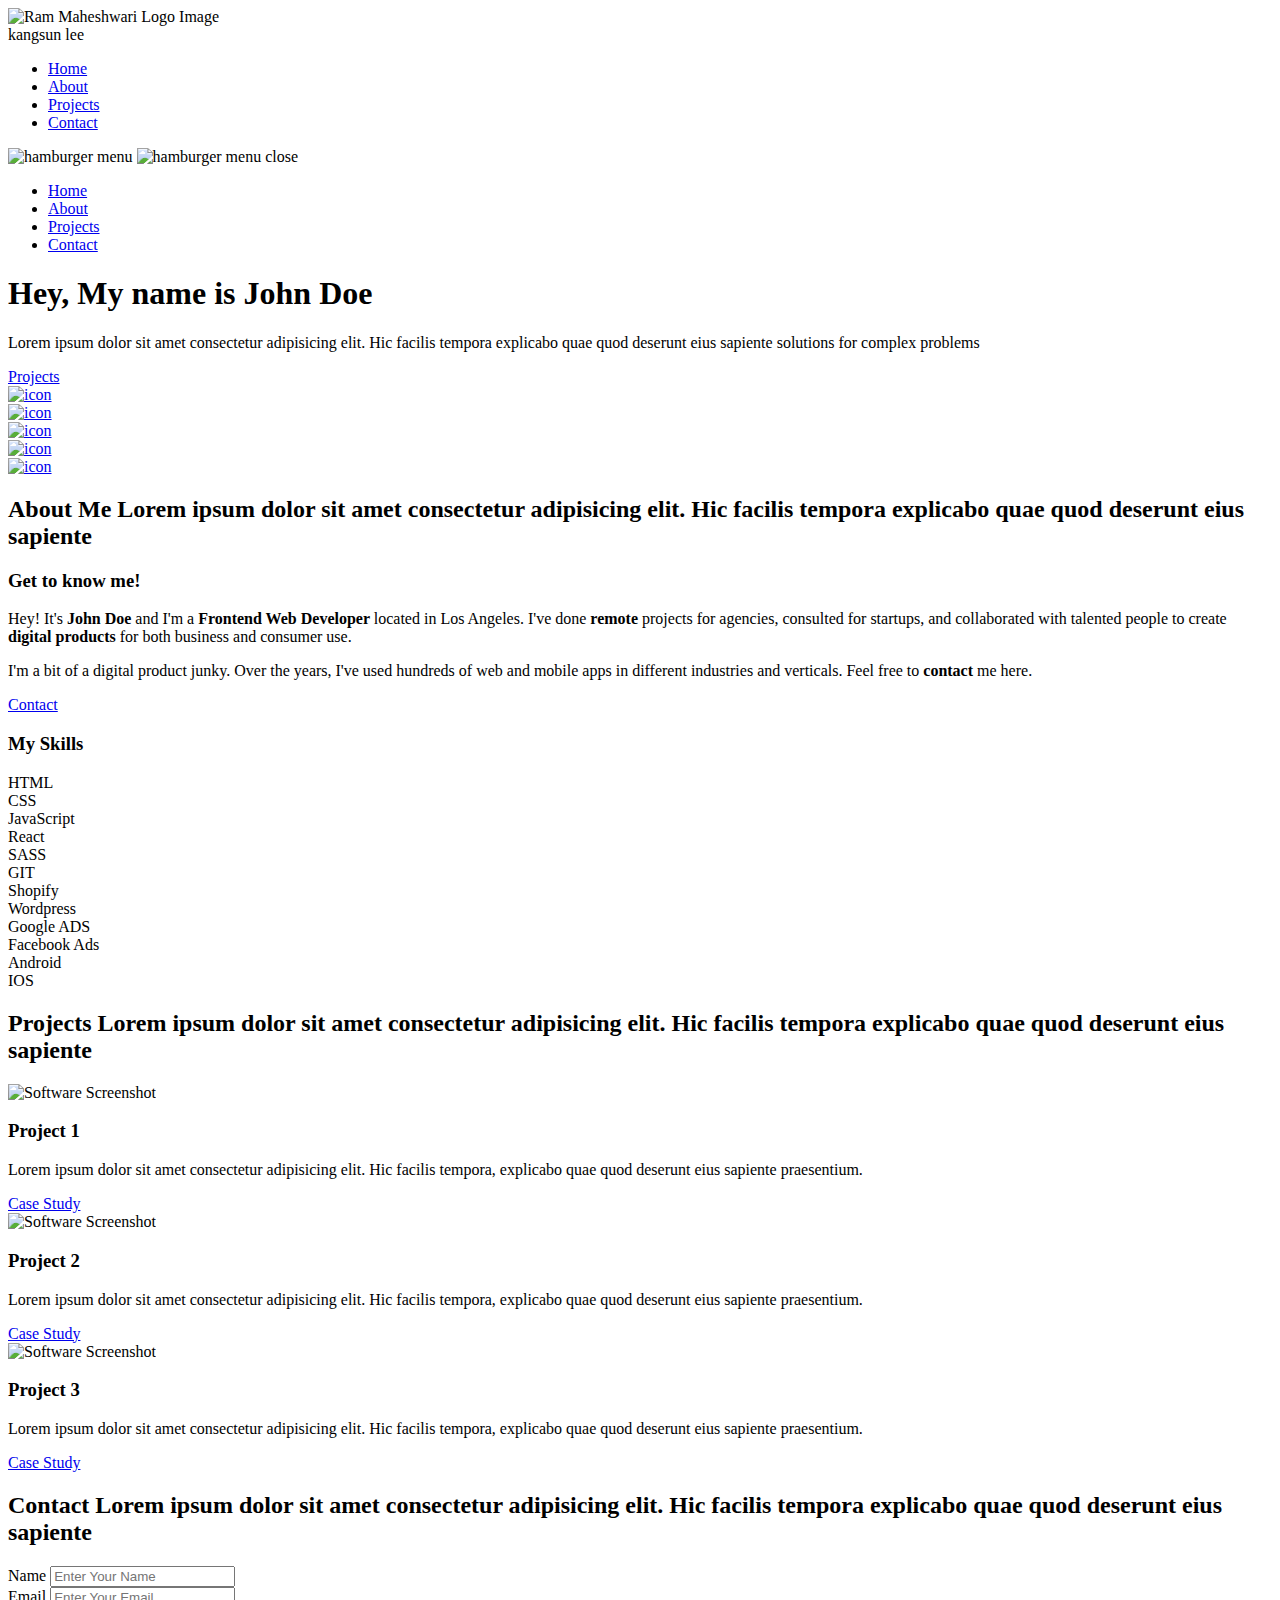
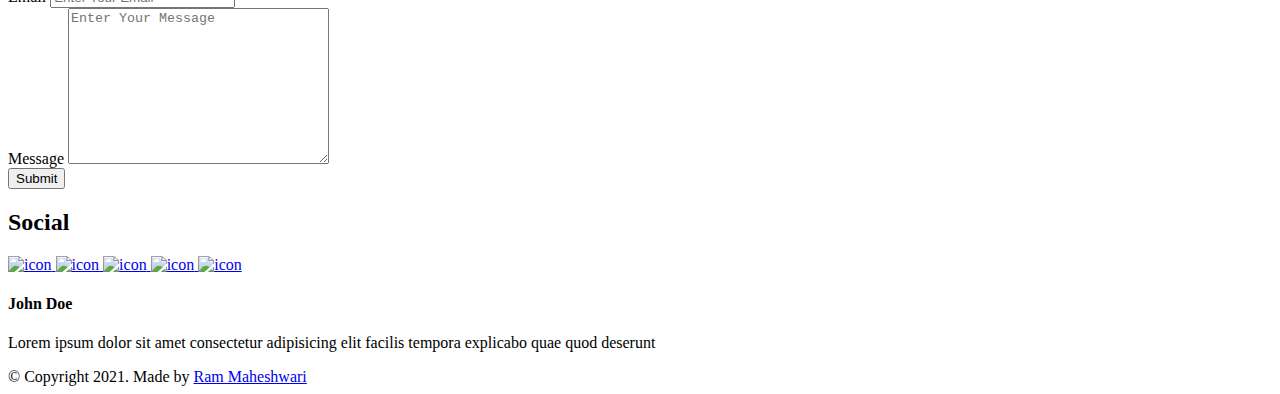
==== index.html @ 54dbef2b "update name" ====
<!DOCTYPE html>
<html lang="en">
  <head>
    <meta charset="UTF-8" />
    <meta name="viewport" content="width=device-width, initial-scale=1.0" />
    <meta http-equiv="X-UA-Compatible" content="ie=edge" />
    <title>Dopefolio</title>
    <meta name="description" content="Portfolio Template for Developer" />

    <link rel="stylesheet" href="css/style.css" />

    <link rel="preconnect" href="https://fonts.googleapis.com" />
    <link rel="preconnect" href="https://fonts.gstatic.com" crossorigin />
    <link
      href="https://fonts.googleapis.com/css2?family=Source+Sans+Pro:wght@400;600;700;900&display=swap"
      rel="stylesheet"
    />
  </head>
  <body>
    <header class="header">
      <div class="header__content">
        <div class="header__logo-container">
          <div class="header__logo-img-cont">
            <img
              src="./assets/png/john-doe.png"
              alt="Ram Maheshwari Logo Image"
              class="header__logo-img"
            />
          </div>
          <span class="header__logo-sub">kangsun lee</span>
        </div>
        <div class="header__main">
          <ul class="header__links">
            <li class="header__link-wrapper">
              <a href="./index.html" class="header__link"> Home </a>
            </li>
            <li class="header__link-wrapper">
              <a href="./index.html#about" class="header__link">About </a>
            </li>
            <li class="header__link-wrapper">
              <a href="./index.html#projects" class="header__link">
                Projects
              </a>
            </li>
            <li class="header__link-wrapper">
              <a href="./index.html#contact" class="header__link"> Contact </a>
            </li>
          </ul>
          <div class="header__main-ham-menu-cont">
            <img
              src="./assets/svg/ham-menu.svg"
              alt="hamburger menu"
              class="header__main-ham-menu"
            />
            <img
              src="./assets/svg/ham-menu-close.svg"
              alt="hamburger menu close"
              class="header__main-ham-menu-close d-none"
            />
          </div>
        </div>
      </div>
      <div class="header__sm-menu">
        <div class="header__sm-menu-content">
          <ul class="header__sm-menu-links">
            <li class="header__sm-menu-link">
              <a href="./index.html"> Home </a>
            </li>

            <li class="header__sm-menu-link">
              <a href="./index.html#about"> About </a>
            </li>

            <li class="header__sm-menu-link">
              <a href="./index.html#projects"> Projects </a>
            </li>

            <li class="header__sm-menu-link">
              <a href="./index.html#contact"> Contact </a>
            </li>
          </ul>
        </div>
      </div>
    </header>
    <section class="home-hero">
      <div class="home-hero__content">
        <h1 class="heading-primary">Hey, My name is John Doe</h1>
        <div class="home-hero__info">
          <p class="text-primary">
            Lorem ipsum dolor sit amet consectetur adipisicing elit. Hic facilis
            tempora explicabo quae quod deserunt eius sapiente solutions for
            complex problems
          </p>
        </div>
        <div class="home-hero__cta">
          <a href="./#projects" class="btn btn--bg">Projects</a>
        </div>
      </div>
      <div class="home-hero__socials">
        <div class="home-hero__social">
          <a href="#" class="home-hero__social-icon-link">
            <img
              src="./assets/png/linkedin-ico.png"
              alt="icon"
              class="home-hero__social-icon"
            />
          </a>
        </div>
        <div class="home-hero__social">
          <a href="#" class="home-hero__social-icon-link">
            <img
              src="./assets/png/github-ico.png"
              alt="icon"
              class="home-hero__social-icon"
            />
          </a>
        </div>
        <div class="home-hero__social">
          <a href="#" class="home-hero__social-icon-link">
            <img
              src="./assets/png/twitter-ico.png"
              alt="icon"
              class="home-hero__social-icon"
            />
          </a>
        </div>
        <div class="home-hero__social">
          <a href="#" class="home-hero__social-icon-link">
            <img
              src="./assets/png/yt-ico.png"
              alt="icon"
              class="home-hero__social-icon"
            />
          </a>
        </div>
        <div class="home-hero__social">
          <a
            href="#"
            class="home-hero__social-icon-link home-hero__social-icon-link--bd-none"
          >
            <img
              src="./assets/png/insta-ico.png"
              alt="icon"
              class="home-hero__social-icon"
            />
          </a>
        </div>
      </div>
      <div class="home-hero__mouse-scroll-cont">
        <div class="mouse"></div>
      </div>
    </section>
    <section id="about" class="about sec-pad">
      <div class="main-container">
        <h2 class="heading heading-sec heading-sec__mb-med">
          <span class="heading-sec__main">About Me</span>
          <span class="heading-sec__sub">
            Lorem ipsum dolor sit amet consectetur adipisicing elit. Hic facilis
            tempora explicabo quae quod deserunt eius sapiente
          </span>
        </h2>
        <div class="about__content">
          <div class="about__content-main">
            <h3 class="about__content-title">Get to know me!</h3>
            <div class="about__content-details">
              <p class="about__content-details-para">
                Hey! It's
                <strong>John Doe</strong>
                and I'm a <strong> Frontend Web Developer </strong> located in
                Los Angeles. I've done
                <strong> remote </strong>
                projects for agencies, consulted for startups, and collaborated
                with talented people to create
                <strong>digital products </strong>
                for both business and consumer use.
              </p>
              <p class="about__content-details-para">
                I'm a bit of a digital product junky. Over the years, I've used
                hundreds of web and mobile apps in different industries and
                verticals. Feel free to
                <strong>contact</strong> me here.
              </p>
            </div>
            <a href="./#contact" class="btn btn--med btn--theme dynamicBgClr"
              >Contact</a
            >
          </div>
          <div class="about__content-skills">
            <h3 class="about__content-title">My Skills</h3>
            <div class="skills">
              <div class="skills__skill">HTML</div>
              <div class="skills__skill">CSS</div>
              <div class="skills__skill">JavaScript</div>
              <div class="skills__skill">React</div>
              <div class="skills__skill">SASS</div>
              <div class="skills__skill">GIT</div>
              <div class="skills__skill">Shopify</div>
              <div class="skills__skill">Wordpress</div>
              <div class="skills__skill">Google ADS</div>
              <div class="skills__skill">Facebook Ads</div>
              <div class="skills__skill">Android</div>
              <div class="skills__skill">IOS</div>
            </div>
          </div>
        </div>
      </div>
    </section>
    <section id="projects" class="projects sec-pad">
      <div class="main-container">
        <h2 class="heading heading-sec heading-sec__mb-bg">
          <span class="heading-sec__main">Projects</span>
          <span class="heading-sec__sub">
            Lorem ipsum dolor sit amet consectetur adipisicing elit. Hic facilis
            tempora explicabo quae quod deserunt eius sapiente
          </span>
        </h2>

        <div class="projects__content">
          <div class="projects__row">
            <div class="projects__row-img-cont">
              <img
                src="./assets/jpeg/project-mockup-example.jpeg"
                alt="Software Screenshot"
                class="projects__row-img"
                loading="lazy"
              />
            </div>
            <div class="projects__row-content">
              <h3 class="projects__row-content-title">Project 1</h3>
              <p class="projects__row-content-desc">
                Lorem ipsum dolor sit amet consectetur adipisicing elit. Hic
                facilis tempora, explicabo quae quod deserunt eius sapiente
                praesentium.
              </p>
              <a
                href="./project-1.html"
                class="btn btn--med btn--theme dynamicBgClr"
                target="_blank"
                >Case Study</a
              >
            </div>
          </div>
          <div class="projects__row">
            <div class="projects__row-img-cont">
              <img
                src="./assets/jpeg/project-mockup-example.jpeg"
                alt="Software Screenshot"
                class="projects__row-img"
                loading="lazy"
              />
            </div>
            <div class="projects__row-content">
              <h3 class="projects__row-content-title">Project 2</h3>
              <p class="projects__row-content-desc">
                Lorem ipsum dolor sit amet consectetur adipisicing elit. Hic
                facilis tempora, explicabo quae quod deserunt eius sapiente
                praesentium.
              </p>
              <a
                href="./project-2.html"
                class="btn btn--med btn--theme dynamicBgClr"
                target="_blank"
                >Case Study</a
              >
            </div>
          </div>
          <div class="projects__row">
            <div class="projects__row-img-cont">
              <img
                src="./assets/jpeg/project-mockup-example.jpeg"
                alt="Software Screenshot"
                class="projects__row-img"
                loading="lazy"
              />
            </div>
            <div class="projects__row-content">
              <h3 class="projects__row-content-title">Project 3</h3>
              <p class="projects__row-content-desc">
                Lorem ipsum dolor sit amet consectetur adipisicing elit. Hic
                facilis tempora, explicabo quae quod deserunt eius sapiente
                praesentium.
              </p>
              <a
                href="./project-3.html"
                class="btn btn--med btn--theme dynamicBgClr"
                target="_blank"
                >Case Study</a
              >
            </div>
          </div>
        </div>
      </div>
    </section>
    <section id="contact" class="contact sec-pad dynamicBg">
      <div class="main-container">
        <h2 class="heading heading-sec heading-sec__mb-med">
          <span class="heading-sec__main heading-sec__main--lt">Contact</span>
          <span class="heading-sec__sub heading-sec__sub--lt">
            Lorem ipsum dolor sit amet consectetur adipisicing elit. Hic facilis
            tempora explicabo quae quod deserunt eius sapiente
          </span>
        </h2>
        <div class="contact__form-container">
          <form action="#" class="contact__form">
            <div class="contact__form-field">
              <label class="contact__form-label" for="name">Name</label>
              <input
                required
                placeholder="Enter Your Name"
                type="text"
                class="contact__form-input"
                name="name"
                id="name"
              />
            </div>
            <div class="contact__form-field">
              <label class="contact__form-label" for="email">Email</label>
              <input
                required
                placeholder="Enter Your Email"
                type="text"
                class="contact__form-input"
                name="email"
                id="email"
              />
            </div>
            <div class="contact__form-field">
              <label class="contact__form-label" for="message">Message</label>
              <textarea
                required
                cols="30"
                rows="10"
                class="contact__form-input"
                placeholder="Enter Your Message"
                name="message"
                id="message"
              ></textarea>
            </div>
            <button type="submit" class="btn btn--theme contact__btn">
              Submit
            </button>
          </form>
        </div>
      </div>
    </section>
    <footer class="main-footer">
      <div class="main-container">
        <div class="main-footer__upper">
          <div class="main-footer__row main-footer__row-1">
            <h2 class="heading heading-sm main-footer__heading-sm">
              <span>Social</span>
            </h2>
            <div class="main-footer__social-cont">
              <a target="_blank" rel="noreferrer" href="#">
                <img
                  class="main-footer__icon"
                  src="./assets/png/linkedin-ico.png"
                  alt="icon"
                />
              </a>
              <a target="_blank" rel="noreferrer" href="#">
                <img
                  class="main-footer__icon"
                  src="./assets/png/github-ico.png"
                  alt="icon"
                />
              </a>
              <a target="_blank" rel="noreferrer" href="#">
                <img
                  class="main-footer__icon"
                  src="./assets/png/twitter-ico.png"
                  alt="icon"
                />
              </a>
              <a target="_blank" rel="noreferrer" href="#">
                <img
                  class="main-footer__icon"
                  src="./assets/png/yt-ico.png"
                  alt="icon"
                />
              </a>
              <a target="_blank" rel="noreferrer" href="#">
                <img
                  class="main-footer__icon main-footer__icon--mr-none"
                  src="./assets/png/insta-ico.png"
                  alt="icon"
                />
              </a>
            </div>
          </div>
          <div class="main-footer__row main-footer__row-2">
            <h4 class="heading heading-sm text-lt">John Doe</h4>
            <p class="main-footer__short-desc">
              Lorem ipsum dolor sit amet consectetur adipisicing elit facilis
              tempora explicabo quae quod deserunt
            </p>
          </div>
        </div>

        <!-- If you give me some credit or shoutout here by linking to my website, then it will be a big thing for me and will help me a lot :) -->
        <div class="main-footer__lower">
          &copy; Copyright 2021. Made by
          <a rel="noreferrer" target="_blank" href="https://rammaheshwari.com"
            >Ram Maheshwari</a
          >
        </div>
      </div>
    </footer>

    <script src="./index.js"></script>
  </body>
</html>
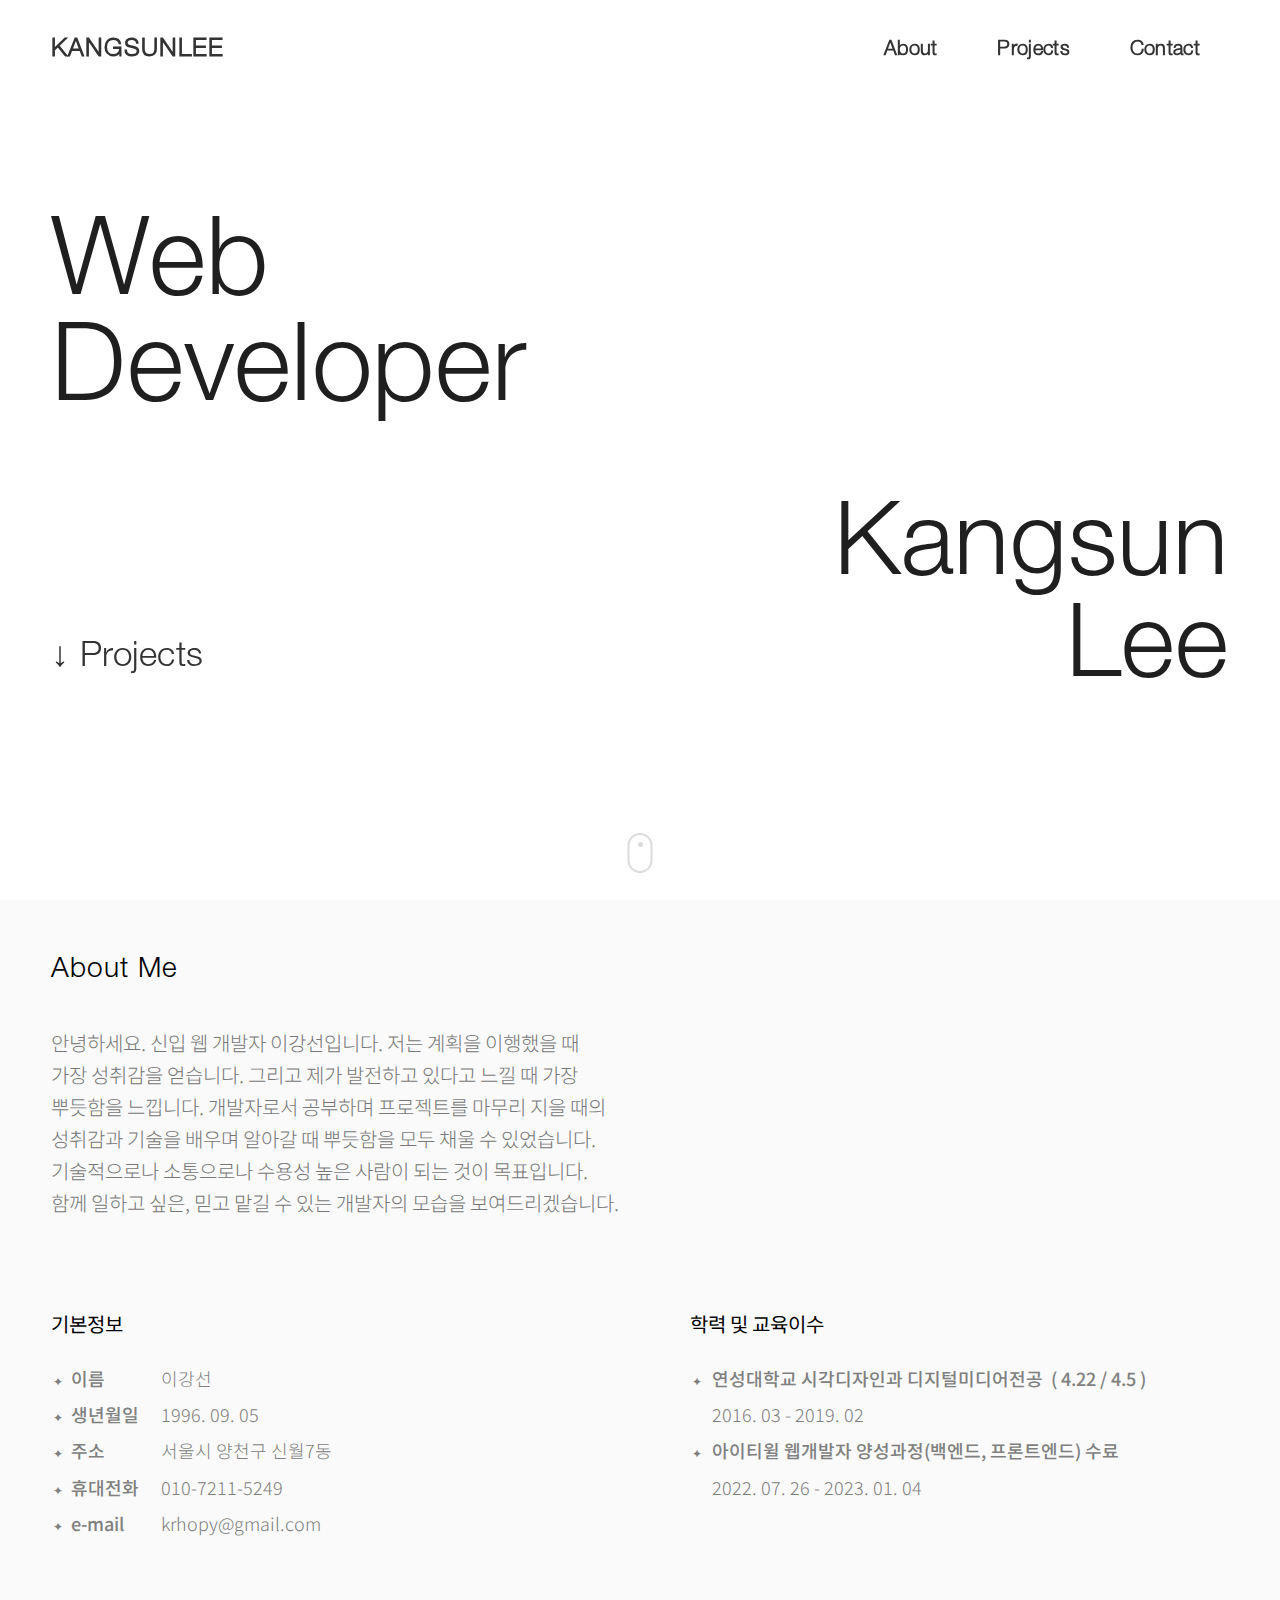
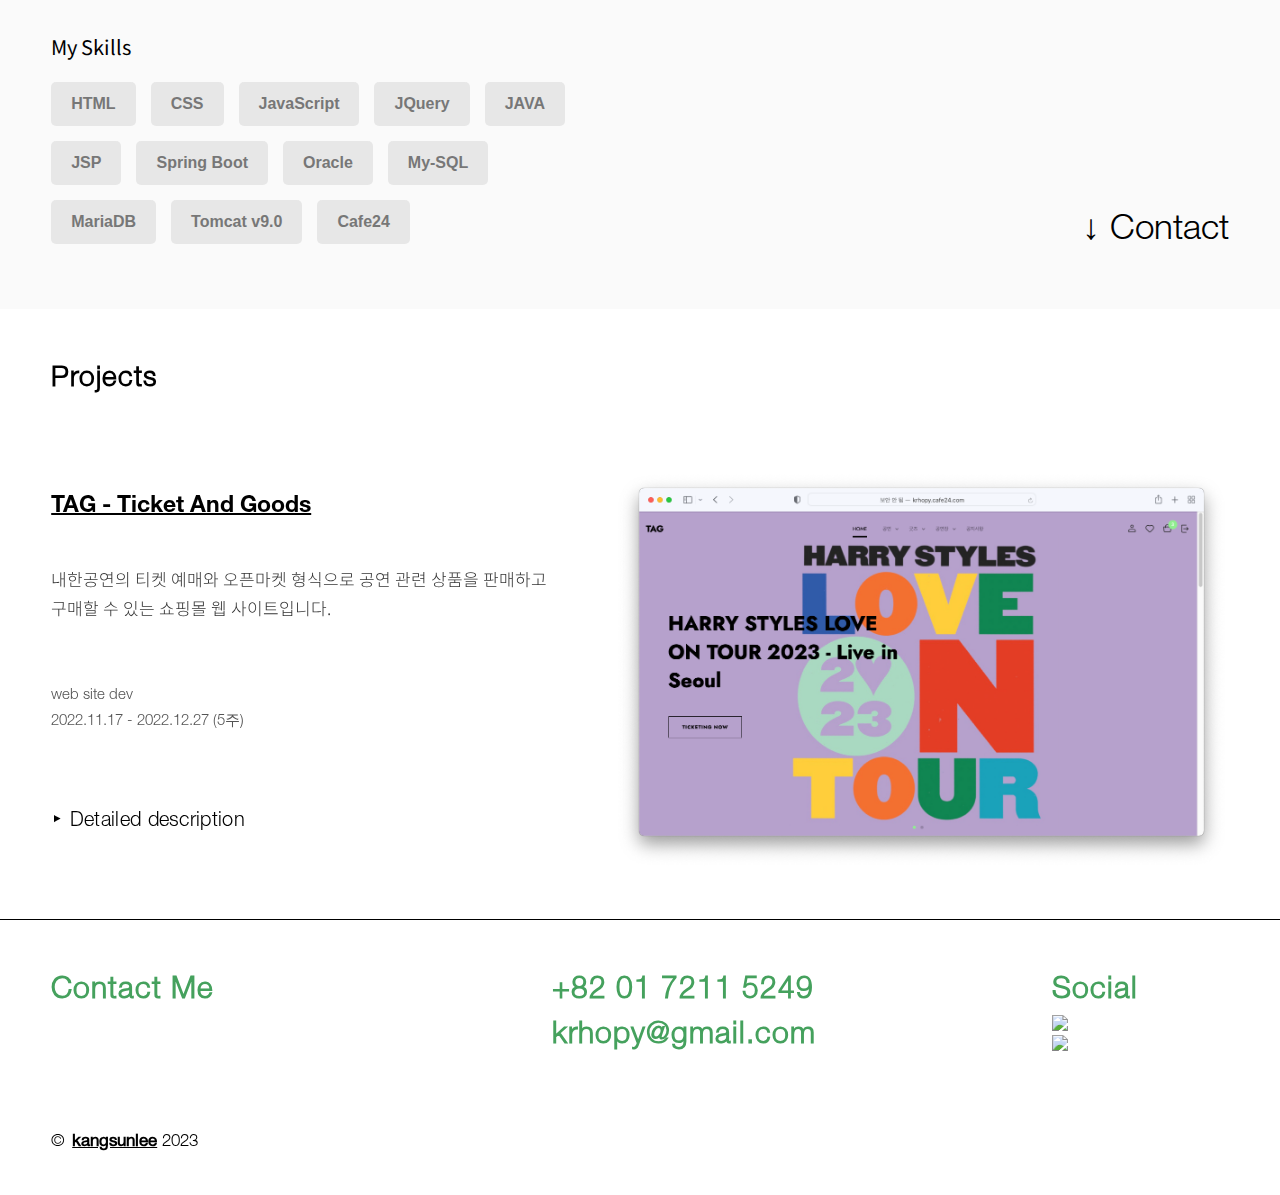
==== commit c7b4ac5a: "potfolio" ====
--- a/index.html
+++ b/index.html
@@ -4,7 +4,7 @@
     <meta charset="UTF-8" />
     <meta name="viewport" content="width=device-width, initial-scale=1.0" />
     <meta http-equiv="X-UA-Compatible" content="ie=edge" />
-    <title>Dopefolio</title>
+    <title>kangsun lee</title>
     <meta name="description" content="Portfolio Template for Developer" />
 
     <link rel="stylesheet" href="css/style.css" />
@@ -12,7 +12,7 @@
     <link rel="preconnect" href="https://fonts.googleapis.com" />
     <link rel="preconnect" href="https://fonts.gstatic.com" crossorigin />
     <link
-      href="https://fonts.googleapis.com/css2?family=Source+Sans+Pro:wght@400;600;700;900&display=swap"
+      href="https://fonts.googleapis.com/css2?family=Noto+Sans+KR:wght@100;300;400;500;700&display=swap"
       rel="stylesheet"
     />
   </head>
@@ -20,20 +20,10 @@
     <header class="header">
       <div class="header__content">
         <div class="header__logo-container">
-          <div class="header__logo-img-cont">
-            <img
-              src="./assets/png/john-doe.png"
-              alt="Ram Maheshwari Logo Image"
-              class="header__logo-img"
-            />
-          </div>
-          <span class="header__logo-sub">kangsun lee</span>
+          <span class="header__logo-sub">kangsunlee</span>
         </div>
         <div class="header__main">
           <ul class="header__links">
-            <li class="header__link-wrapper">
-              <a href="./index.html" class="header__link"> Home </a>
-            </li>
             <li class="header__link-wrapper">
               <a href="./index.html#about" class="header__link">About </a>
             </li>
@@ -64,10 +54,6 @@
         <div class="header__sm-menu-content">
           <ul class="header__sm-menu-links">
             <li class="header__sm-menu-link">
-              <a href="./index.html"> Home </a>
-            </li>
-
-            <li class="header__sm-menu-link">
               <a href="./index.html#about"> About </a>
             </li>
 
@@ -84,66 +70,18 @@
     </header>
     <section class="home-hero">
       <div class="home-hero__content">
-        <h1 class="heading-primary">Hey, My name is John Doe</h1>
+        <div class="heading-primary"> Web <br> Developer</div>
+        <a href="./#about"><div class="heading-primary-2"> Kangsun <br> Lee</div></a>
         <div class="home-hero__info">
-          <p class="text-primary">
+          <!-- <p class="text-primary">
+            안녕하세요.
             Lorem ipsum dolor sit amet consectetur adipisicing elit. Hic facilis
             tempora explicabo quae quod deserunt eius sapiente solutions for
             complex problems
-          </p>
+          </p> -->
         </div>
         <div class="home-hero__cta">
-          <a href="./#projects" class="btn btn--bg">Projects</a>
-        </div>
-      </div>
-      <div class="home-hero__socials">
-        <div class="home-hero__social">
-          <a href="#" class="home-hero__social-icon-link">
-            <img
-              src="./assets/png/linkedin-ico.png"
-              alt="icon"
-              class="home-hero__social-icon"
-            />
-          </a>
-        </div>
-        <div class="home-hero__social">
-          <a href="#" class="home-hero__social-icon-link">
-            <img
-              src="./assets/png/github-ico.png"
-              alt="icon"
-              class="home-hero__social-icon"
-            />
-          </a>
-        </div>
-        <div class="home-hero__social">
-          <a href="#" class="home-hero__social-icon-link">
-            <img
-              src="./assets/png/twitter-ico.png"
-              alt="icon"
-              class="home-hero__social-icon"
-            />
-          </a>
-        </div>
-        <div class="home-hero__social">
-          <a href="#" class="home-hero__social-icon-link">
-            <img
-              src="./assets/png/yt-ico.png"
-              alt="icon"
-              class="home-hero__social-icon"
-            />
-          </a>
-        </div>
-        <div class="home-hero__social">
-          <a
-            href="#"
-            class="home-hero__social-icon-link home-hero__social-icon-link--bd-none"
-          >
-            <img
-              src="./assets/png/insta-ico.png"
-              alt="icon"
-              class="home-hero__social-icon"
-            />
-          </a>
+          <a href="./#projects" class="btn btn--bg"> ↓ Projects</a>
         </div>
       </div>
       <div class="home-hero__mouse-scroll-cont">
@@ -152,40 +90,55 @@
     </section>
     <section id="about" class="about sec-pad">
       <div class="main-container">
-        <h2 class="heading heading-sec heading-sec__mb-med">
+        <div class="heading heading-sec heading-sec__mb-med">
           <span class="heading-sec__main">About Me</span>
           <span class="heading-sec__sub">
-            Lorem ipsum dolor sit amet consectetur adipisicing elit. Hic facilis
-            tempora explicabo quae quod deserunt eius sapiente
+
+            안녕하세요. 신입 웹 개발자 이강선입니다.
+            저는 계획을 이행했을 때 <br> 가장 성취감을 얻습니다.
+            그리고 제가 발전하고 있다고 느낄 때 가장 <br>뿌듯함을 느낍니다.
+            개발자로서 공부하며 프로젝트를 마무리 지을 때의 <br> 성취감과 기술을 배우며 알아갈 때 뿌듯함을 모두 채울 수 있었습니다. <br>
+            기술적으로나 소통으로나 수용성 높은 사람이 되는 것이 목표입니다. <br>
+            함께 일하고 싶은, 믿고 맡길 수 있는 개발자의 모습을 보여드리겠습니다.
+
           </span>
-        </h2>
+        </div>
         <div class="about__content">
           <div class="about__content-main">
-            <h3 class="about__content-title">Get to know me!</h3>
+            <h3 class="about__content-title">기본정보</h3>
             <div class="about__content-details">
-              <p class="about__content-details-para">
-                Hey! It's
-                <strong>John Doe</strong>
-                and I'm a <strong> Frontend Web Developer </strong> located in
-                Los Angeles. I've done
-                <strong> remote </strong>
-                projects for agencies, consulted for startups, and collaborated
-                with talented people to create
-                <strong>digital products </strong>
-                for both business and consumer use.
-              </p>
-              <p class="about__content-details-para">
+              <table class="about__content-details-para">
+                <tr>
+                  <td><span>✦</span>&nbsp; <strong>이름</strong></td>
+                  <td>&nbsp;&nbsp;&nbsp;&nbsp; 이강선</td>
+                </tr>
+                <tr>
+                  <td><span>✦</span>&nbsp; <strong>생년월일</strong></td>
+                  <td>&nbsp;&nbsp;&nbsp;&nbsp; 1996. 09. 05</td>
+                </tr>
+                <tr>
+                  <td><span>✦</span>&nbsp; <strong>주소</strong></td>
+                  <td>&nbsp;&nbsp;&nbsp;&nbsp; 서울시 양천구 신월7동
+                  </td>
+                </tr>
+                <tr>
+                  <td><span>✦</span>&nbsp; <strong>휴대전화</strong></td>
+                  <td>&nbsp;&nbsp;&nbsp;&nbsp; 010-7211-5249</td>
+                </tr>
+                <tr>
+                  <td><span>✦</span>&nbsp; <strong>e-mail</strong></td>
+                  <td>&nbsp;&nbsp;&nbsp;&nbsp; krhopy@gmail.com</td>
+                </tr>
+              </table>
+              <!-- <p class="about__content-details-para">
                 I'm a bit of a digital product junky. Over the years, I've used
                 hundreds of web and mobile apps in different industries and
                 verticals. Feel free to
                 <strong>contact</strong> me here.
-              </p>
-            </div>
-            <a href="./#contact" class="btn btn--med btn--theme dynamicBgClr"
-              >Contact</a
-            >
-          </div>
-          <div class="about__content-skills">
+              </p> -->
+            </div>
+          </div>
+          <!-- <div class="about__content-skills">
             <h3 class="about__content-title">My Skills</h3>
             <div class="skills">
               <div class="skills__skill">HTML</div>
@@ -201,21 +154,155 @@
               <div class="skills__skill">Android</div>
               <div class="skills__skill">IOS</div>
             </div>
-          </div>
-        </div>
+          </div> -->
+          <div class="about__content-main">
+            <h3 class="about__content-title">학력 및 교육이수</h3>
+            <div class="about__content-details">
+              <div class="about__content-details-para">
+                <table class="about__content-details-para">
+                  <tr>
+                    <td><span>✦</span>&nbsp;</td>
+                    <td><strong>연성대학교 시각디자인과 디지털미디어전공 &nbsp;( 4.22 / 4.5 )</strong></td>
+                  </tr>
+                  <tr>
+                    <td></td>
+                    <td>2016. 03 - 2019. 02</td>
+                  </tr>
+                  <tr>
+                    <td><span>✦</span>&nbsp;&nbsp;</td>
+                    <td><strong>아이티윌 웹개발자 양성과정(백엔드, 프론트엔드) 수료</strong></td>
+                  </tr>
+                  <tr>
+                    <td></td>
+                    <td>2022. 07. 26 - 2023. 01. 04</td>
+                  </tr>
+                </table>
+              </div>
+              <!-- <p class="about__content-details-para">
+                I'm a bit of a digital product junky. Over the years, I've used
+                hundreds of web and mobile apps in different industries and
+                verticals. Feel free to
+                <strong>contact</strong> me here.
+              </p> -->
+            </div>
+          </div>
+        </div>
+      </div>
+
+
+
+
+
+      <div class="main-container">
+        <div class="about__content">
+          <div class="about__content-skills">
+            <h3 class="about__content-title">My Skills</h3>
+            <div class="skills">
+              <div class="skills__skill">HTML</div>
+              <div class="skills__skill">CSS</div>
+              <div class="skills__skill">JavaScript</div>
+              <div class="skills__skill">JQuery</div>
+              <div class="skills__skill">JAVA</div>
+              <div class="skills__skill">JSP</div>
+              <div class="skills__skill">Spring Boot</div>
+              <div class="skills__skill">Oracle</div>
+              <div class="skills__skill">My-SQL</div>
+              <div class="skills__skill">MariaDB</div>
+              <div class="skills__skill">Tomcat v9.0</div>
+              <div class="skills__skill">Cafe24</div>
+            </div>
+          </div>
+          <div class="about__content-main">
+            <div class="about__contact">
+              <a href="./#contact" class="btn--dynamicBgClr"
+              > ↓ Contact</a
+              >
+            </div>
+          </div>
       </div>
     </section>
+
+
+
+
+
+
+
     <section id="projects" class="projects sec-pad">
       <div class="main-container">
         <h2 class="heading heading-sec heading-sec__mb-bg">
           <span class="heading-sec__main">Projects</span>
           <span class="heading-sec__sub">
-            Lorem ipsum dolor sit amet consectetur adipisicing elit. Hic facilis
-            tempora explicabo quae quod deserunt eius sapiente
+
           </span>
         </h2>
 
         <div class="projects__content">
+          <div class="projects__row">
+            <div class="projects__row-content">
+              <a
+              href="./project-1.html"
+              class="projects__content-btn-detail"
+              target="_blank"
+              >
+              <h3 class="projects__row-content-title">TAG - Ticket And Goods</h3>
+              </a>
+              <p class="projects__row-content-desc">
+                내한공연의 티켓 예매와 오픈마켓 형식으로 공연 관련 상품을 판매하고 구매할 수 있는 쇼핑몰 웹 사이트입니다.
+              </p>
+              <p class="projects__row-content-category">
+                web site dev <br>
+                2022.11.17 - 2022.12.27 (5주)
+              </p>
+              <div class="projects__content-btn">
+              <a
+                href="./project-1.html"
+                class="projects__content-btn-detail"
+                target="_blank"
+                >‣ Detailed description</a
+              >
+            </div>
+            </div>
+            <div class="projects__row-img-cont">
+              <a
+              href="./project-1.html"
+              class="projects__content-btn-detail"
+              target="_blank"
+              >
+              <img
+                src="./assets/png/Ticket And Goods.png"
+                alt="Software Screenshot"
+                class="projects__row-img"
+                loading="lazy"
+              />
+              </a>
+            </div>
+
+          </div>
+          <!-- <div class="projects__row">
+            <div class="projects__row-img-cont">
+              <img
+                src="./assets/jpeg/project-mockup-example.jpeg"
+                alt="Software Screenshot"
+                class="projects__row-img"
+                loading="lazy"
+              />
+            </div>
+            <div class="projects__row-content">
+              <h3 class="projects__row-content-title">Project 2</h3>
+              <p class="projects__row-content-desc">
+                Lorem ipsum dolor sit amet consectetur adipisicing elit. Hic
+                facilis tempora, explicabo quae quod deserunt eius sapiente
+                praesentium.
+              </p>
+              <a
+                href="./project-2.html"
+                class="btn btn--med btn--theme dynamicBgClr"
+                target="_blank"
+                >Case Study</a
+              >
+            </div>
+          </div>
           <div class="projects__row">
             <div class="projects__row-img-cont">
               <img
@@ -226,54 +313,6 @@
               />
             </div>
             <div class="projects__row-content">
-              <h3 class="projects__row-content-title">Project 1</h3>
-              <p class="projects__row-content-desc">
-                Lorem ipsum dolor sit amet consectetur adipisicing elit. Hic
-                facilis tempora, explicabo quae quod deserunt eius sapiente
-                praesentium.
-              </p>
-              <a
-                href="./project-1.html"
-                class="btn btn--med btn--theme dynamicBgClr"
-                target="_blank"
-                >Case Study</a
-              >
-            </div>
-          </div>
-          <div class="projects__row">
-            <div class="projects__row-img-cont">
-              <img
-                src="./assets/jpeg/project-mockup-example.jpeg"
-                alt="Software Screenshot"
-                class="projects__row-img"
-                loading="lazy"
-              />
-            </div>
-            <div class="projects__row-content">
-              <h3 class="projects__row-content-title">Project 2</h3>
-              <p class="projects__row-content-desc">
-                Lorem ipsum dolor sit amet consectetur adipisicing elit. Hic
-                facilis tempora, explicabo quae quod deserunt eius sapiente
-                praesentium.
-              </p>
-              <a
-                href="./project-2.html"
-                class="btn btn--med btn--theme dynamicBgClr"
-                target="_blank"
-                >Case Study</a
-              >
-            </div>
-          </div>
-          <div class="projects__row">
-            <div class="projects__row-img-cont">
-              <img
-                src="./assets/jpeg/project-mockup-example.jpeg"
-                alt="Software Screenshot"
-                class="projects__row-img"
-                loading="lazy"
-              />
-            </div>
-            <div class="projects__row-content">
               <h3 class="projects__row-content-title">Project 3</h3>
               <p class="projects__row-content-desc">
                 Lorem ipsum dolor sit amet consectetur adipisicing elit. Hic
@@ -287,63 +326,31 @@
                 >Case Study</a
               >
             </div>
-          </div>
+          </div> -->
         </div>
       </div>
     </section>
+
+<!--
     <section id="contact" class="contact sec-pad dynamicBg">
       <div class="main-container">
-        <h2 class="heading heading-sec heading-sec__mb-med">
+        <h2 class="">
           <span class="heading-sec__main heading-sec__main--lt">Contact</span>
           <span class="heading-sec__sub heading-sec__sub--lt">
-            Lorem ipsum dolor sit amet consectetur adipisicing elit. Hic facilis
-            tempora explicabo quae quod deserunt eius sapiente
+
           </span>
+          <div class="contact__row">
+            <div>서울시 양천구 신월7동 </div>
+            <div>010-7211-5249</div>
+            <div>krhopy@gmail.com</div>
+          </div>
+          <div class="contact__row"></div>
         </h2>
-        <div class="contact__form-container">
-          <form action="#" class="contact__form">
-            <div class="contact__form-field">
-              <label class="contact__form-label" for="name">Name</label>
-              <input
-                required
-                placeholder="Enter Your Name"
-                type="text"
-                class="contact__form-input"
-                name="name"
-                id="name"
-              />
-            </div>
-            <div class="contact__form-field">
-              <label class="contact__form-label" for="email">Email</label>
-              <input
-                required
-                placeholder="Enter Your Email"
-                type="text"
-                class="contact__form-input"
-                name="email"
-                id="email"
-              />
-            </div>
-            <div class="contact__form-field">
-              <label class="contact__form-label" for="message">Message</label>
-              <textarea
-                required
-                cols="30"
-                rows="10"
-                class="contact__form-input"
-                placeholder="Enter Your Message"
-                name="message"
-                id="message"
-              ></textarea>
-            </div>
-            <button type="submit" class="btn btn--theme contact__btn">
-              Submit
-            </button>
-          </form>
-        </div>
-      </div>
-    </section>
-    <footer class="main-footer">
+      </div>
+    </section> -->
+
+
+    <footer id="contact" class="main-footer">
       <div class="main-container">
         <div class="main-footer__upper">
           <div class="main-footer__row main-footer__row-1">
@@ -351,58 +358,35 @@
               <span>Social</span>
             </h2>
             <div class="main-footer__social-cont">
-              <a target="_blank" rel="noreferrer" href="#">
-                <img
-                  class="main-footer__icon"
-                  src="./assets/png/linkedin-ico.png"
-                  alt="icon"
-                />
-              </a>
-              <a target="_blank" rel="noreferrer" href="#">
-                <img
-                  class="main-footer__icon"
-                  src="./assets/png/github-ico.png"
-                  alt="icon"
-                />
-              </a>
-              <a target="_blank" rel="noreferrer" href="#">
-                <img
-                  class="main-footer__icon"
-                  src="./assets/png/twitter-ico.png"
-                  alt="icon"
-                />
-              </a>
-              <a target="_blank" rel="noreferrer" href="#">
-                <img
-                  class="main-footer__icon"
-                  src="./assets/png/yt-ico.png"
-                  alt="icon"
-                />
-              </a>
-              <a target="_blank" rel="noreferrer" href="#">
-                <img
-                  class="main-footer__icon main-footer__icon--mr-none"
-                  src="./assets/png/insta-ico.png"
-                  alt="icon"
-                />
-              </a>
-            </div>
+              <a href="https://velog.io/@krhopy">
+                <img src="https://img.shields.io/badge/Velog-45a15d?style=flat-square&logo=Velog&logoColor=white"/>
+              </a>
+              <br>
+              <a href="https://github.com/krhopy">
+                <img src="https://img.shields.io/badge/GitHub-45a15d?style=flat-square&logo=GitHub&logoColor=white"/>
+              </a>
+            </div>
+          </div>
+          <div class="main-footer__row main-footer__row-3">
+            <h4 class="heading heading-sm text-lt">Contact Me</h4>
+            <p class="main-footer__short-desc">
+            </p>
           </div>
           <div class="main-footer__row main-footer__row-2">
-            <h4 class="heading heading-sm text-lt">John Doe</h4>
-            <p class="main-footer__short-desc">
-              Lorem ipsum dolor sit amet consectetur adipisicing elit facilis
-              tempora explicabo quae quod deserunt
-            </p>
+          <h2 class="heading heading-sm main-footer__heading-sm">
+            <div>+82 01 7211 5249</div>
+            <div class="email-link"><a href="mailto:krhopy@gmail.com">krhopy@gmail.com</a></div>
+          </h2>
           </div>
         </div>
 
         <!-- If you give me some credit or shoutout here by linking to my website, then it will be a big thing for me and will help me a lot :) -->
         <div class="main-footer__lower">
-          &copy; Copyright 2021. Made by
-          <a rel="noreferrer" target="_blank" href="https://rammaheshwari.com"
-            >Ram Maheshwari</a
+          &copy;
+          <a rel="noreferrer" target="_blank" href="index.html"
+            >kangsunlee</a
           >
+          2023
         </div>
       </div>
     </footer>
--- a/css/style.css
+++ b/css/style.css
@@ -0,0 +1,1042 @@
+/*
+0 - 600px:      Phone
+600 - 900px:    Tablet portrait
+900 - 1200px:   Tablet landscape
+[1200 - 1800] is where our normal styles apply
+1800px + :      Big desktop
+$breakpoint arguement choices:
+- phone
+- tab-port
+- tab-land
+- big-desktop
+
+Inside media queries 1em is always 16px i.e 1em = 16px at every screen size only inside media queries
+*/
+*,
+*::after,
+*::before {
+  margin: 0;
+  padding: 0;
+  box-sizing: inherit;
+  font-family: inherit; }
+
+  @font-face {
+    font-family: "Helvetica-Th"; /* 사용하고 싶은 font-family명을 지정 */
+    src: url("../assets/fonts/HelveticaNeueLTStd-Th.otf") format("opentype"); /* 폰트파일 불러오기 */
+    font-weight: light;
+  }
+
+  @font-face {
+    font-family: "Helvetica-Lt"; /* 사용하고 싶은 font-family명을 지정 */
+    src: url("../assets/fonts/HelveticaNeueLTStd-Lt.otf") format("opentype"); /* 폰트파일 불러오기 */
+    font-weight: light;
+  }
+
+  @font-face {
+    font-family: "Helvetica-Roman"; /* 사용하고 싶은 font-family명을 지정 */
+    src: url("../assets/fonts/HelveticaNeueLTStd-Roman.otf") format("opentype"); /* 폰트파일 불러오기 */
+    font-weight: normal;
+  }
+
+  @font-face {
+    font-family: "Helvetica-Md"; /* 사용하고 싶은 font-family명을 지정 */
+    src: url("../assets/fonts/HelveticaNeueLTStd-Md.otf") format("opentype"); /* 폰트파일 불러오기 */
+    font-weight: medium;
+  }
+
+  @font-face {
+    font-family: "Helvetica-Bd"; /* 사용하고 싶은 font-family명을 지정 */
+    src: url("../assets/fonts/HelveticaNeueLTStd-Bd.otf") format("opentype"); /* 폰트파일 불러오기 */
+    font-weight: bold;
+  }
+
+
+html {
+  font-size: 62.5%;
+  scroll-behavior: smooth; }
+  @media only screen and (max-width: 75em) {
+    html {
+      font-size: 59%; } }
+  @media only screen and (max-width: 56.25em) {
+    html {
+      font-size: 56%; } }
+  @media only screen and (min-width: 112.5em) {
+    html {
+      font-size: 65%; } }
+
+body {
+  box-sizing: border-box;
+  position: relative;
+  line-height: 1.5;
+  font-family: sans-serif;
+  overflow-x: hidden;
+  overflow-y: scroll;
+  font-family: 'Helvetica', sans-serif;
+  font-weight: normal;}
+
+a {
+  text-decoration: none;
+  color: inherit; }
+
+li {
+  list-style: none; }
+
+input:focus,
+button:focus,
+a:focus,
+textarea:focus {
+  outline: none; }
+
+button {
+  border: none;
+  cursor: pointer; }
+
+textarea {
+  resize: none; }
+
+.heading-primary {
+  font-family: 'Helvetica-Lt';
+  --letter-spacing: 0.1vw;
+  font-size: 8.5vw;
+  --text-transform: uppercase;
+  --text-align: center;
+  text-align: left;
+  line-height: 8.3vw;
+  padding-top: 2%;
+  padding-bottom: 6%;}
+  @media only screen and (max-width: 37.5em) {
+    .heading-primary {
+      font-size: 4.5rem; } }
+
+.heading-primary-2 {
+  font-family: 'Helvetica-Lt';
+  --letter-spacing: 0.1vw;
+  font-size: 8vw;
+  --text-transform: uppercase;
+  --text-align: center;
+  float: right;
+  text-align: right;
+  line-height: 8vw;}
+  @media only screen and (max-width: 37.5em) {
+    .heading-primary {
+      font-size: 4.5rem; } }
+.heading-primary-2:hover {
+  color: #45a15d;
+  text-decoration: underline 5px;}
+
+.heading-sec__mb-bg {
+  margin-bottom: 7rem; }
+  @media only screen and (max-width: 56.25em) {
+    .heading-sec__mb-bg {
+      margin-bottom: 8rem; } }
+
+.heading-sec__mb-med {
+  margin-bottom: 9rem; }
+  @media only screen and (max-width: 56.25em) {
+    .heading-sec__mb-med {
+      margin-bottom: 8rem; } }
+
+.heading-sec__main {
+  font-family: 'Helvetica-Lt';
+  display: block;
+  font-size: 2.8rem;
+  --text-transform: uppercase;
+  letter-spacing: 1px;
+  --letter-spacing: 3px;
+  text-align: left;
+  margin-bottom: 3.5rem;
+  position: relative; }
+  .heading-sec__main--lt {
+    color: rgb(0, 0, 0); }
+    .heading-sec__main--lt::after {
+      content: '';
+      background: #fff !important; }
+  /* .heading-sec__main::after {
+    content: '';
+    position: absolute;
+    top: calc(100% + 1.5rem);
+    height: 5px;
+    width: 3rem;
+    background: #0062b9;
+    left: 50%;
+    transform: translateX(-50%);
+    border-radius: 5px; }
+    @media only screen and (max-width: 37.5em) {
+      .heading-sec__main::after {
+        top: calc(100% + 1.2rem); } } */
+
+.heading-sec__sub {
+  font-family: 'Noto Sans KR', sans-serif;
+  font-weight: 300;
+  display: block;
+  text-align: left;
+  color: #777;
+  font-size: 2rem;
+  --max-width: 45%;
+  --margin: auto;
+  line-height: 1.6; }
+  @media only screen and (max-width: 37.5em) {
+    .heading-sec__sub {
+      font-size: 1.8rem; } }
+  .heading-sec__sub--lt {
+    color: #000; }
+
+.heading-sm {
+  font-family: 'helvetica-Lt';
+  font-size: 3rem;
+  --text-transform: uppercase;
+  letter-spacing: 1px; }
+
+.main-container {
+  --max-width: 120rem;
+  margin: auto;
+  width: 92%; }
+
+.home-hero__cta {
+  font-family: 'helvetica-Lt';
+  position: absolute;
+  bottom: 4%;
+  left: 0%;
+}
+
+.about__content-main {
+  position: relative;
+  width: 100%;
+  height: 100%;
+}
+.about__contact{
+  position: absolute;
+  bottom: 0%;
+  right: 0%;
+  font-family: 'helvetica-Lt';
+}
+.btn--dynamicBgClr {
+  background: transparent;
+  font-size: 3.5rem;
+  transition: transform .3s;
+  display: inline-block;}
+  .btn--dynamicBgClr:hover {
+    transform: translateY(-3px);
+    --text-decoration: underline 2px; }
+
+.btn {
+  font-family: 'helvetica-Lt';
+  background: #fff;
+  color: #333;
+  --text-transform: uppercase;
+  letter-spacing: 0.5px;
+  display: inline-block;
+  --border-radius: 5px;
+  --box-shadow: 0 5px 15px 0 rgba(0, 0, 0, 0.15);
+  transition: transform .3s; }
+  .btn:hover {
+    transform: translateY(-3px); }
+  .btn--bg {
+    --padding: 1.5rem 8rem;
+    font-size: 3.5rem; }
+  .btn--med {
+    padding: 1.5rem 5rem;
+    font-size: 1.6rem; }
+  .btn--theme {
+    --background: #0062b9;
+    color: #333;
+    border: 1px solid #333;}
+  .btn--theme-inv {
+    color: #333;
+    background: #fff;
+    border: 1px solid #333;
+    box-shadow: none;
+    padding: calc(1.5rem - 2px) calc(5rem - 2px); }
+
+.sec-pad {
+  padding: 5rem 0; }
+  @media only screen and (max-width: 56.25em) {
+    .sec-pad {
+      padding: 8rem 0; } }
+
+.text-primary {
+  color: #000;
+  font-size: 2.2rem;
+  text-align: center;
+  width: 100%;
+  line-height: 1.6; }
+  @media only screen and (max-width: 37.5em) {
+    .text-primary {
+      font-size: 2rem; } }
+
+.d-none {
+  display: none; }
+
+.home-hero {
+  font-family: Helvetica, sans-serif;
+  letter-spacing: 0.7px;
+  color: rgb(32, 31, 31);
+  --background: linear-gradient(to right, rgba(0, 98, 185, 0.8), rgba(0, 98, 185, 0.8)), url(../../assets/svg/common-bg.svg);
+  background-position: center;
+  height: 100vh;
+  min-height: 80rem;
+  max-height: 120rem;
+  position: relative; }
+  @media only screen and (max-width: 37.5em) {
+    .home-hero {
+      height: unset;
+      min-height: unset; } }
+  .home-hero__socials {
+    position: absolute;
+    top: 50%;
+    border: 2px solid #eee;
+    border-left: 2px solid #eee;
+    transform: translateY(-50%); }
+    @media only screen and (max-width: 56.25em) {
+      .home-hero__socials {
+        display: none; } }
+  .home-hero__mouse-scroll-cont {
+    position: absolute;
+    bottom: 3%;
+    left: 50%;
+    transform: translateX(-50%); }
+    @media only screen and (max-width: 37.5em) {
+      .home-hero__mouse-scroll-cont {
+        display: none; } }
+  .home-hero__social {
+    width: 5rem; }
+  .home-hero__social-icon-link {
+    width: 100%;
+    display: block;
+    padding: 1.2rem;
+    border-bottom: 2px solid #eee;
+    transition: background .3s; }
+    .home-hero__social-icon-link:hover {
+      background: rgba(255, 255, 255, 0.1); }
+    .home-hero__social-icon-link--bd-none {
+      border-bottom: 0; }
+  .home-hero__social-icon {
+    width: 100%; }
+  .home-hero__content {
+    position: absolute;
+    top: 50%;
+    left: 50%;
+    transform: translate(-50%, -50%);
+    --max-width: 90%;
+    width: 92%; }
+    @media only screen and (max-width: 37.5em) {
+      .home-hero__content {
+        padding: 19rem 0 13rem 0;
+        margin: auto;
+        position: static;
+        transform: translate(0, 0); } }
+  .home-hero__info {
+    margin: 3rem auto 0 auto;
+    max-width: 80rem; }
+  .home-hero__cta {
+    margin-top: 5rem;
+    text-align: center; }
+
+.about {
+  background: #fafafa; }
+  .about__content {
+    display: grid;
+    grid-template-columns: 1fr 1fr;
+    grid-gap: 10rem; }
+    @media only screen and (max-width: 56.25em) {
+      .about__content {
+        grid-template-columns: 1fr;
+        grid-gap: 8rem; } }
+    .about__content-title {
+      font-family: 'Noto Sans KR', sans-serif;
+      font-weight: 400;
+      font-size: 2rem;
+      margin-bottom: 2rem; }
+      @media only screen and (max-width: 37.5em) {
+        .about__content-title {
+          font-size: 2.4rem; } }
+    .about__content-details-para {
+      font-family: 'Noto Sans KR', sans-serif;
+      font-weight: 300;
+      font-size: 1.8rem;
+      color: grey;
+      max-width: 60rem;
+      line-height: 1.9;
+      margin-bottom: 1rem; }
+      .about__content-details-para--hl {
+        font-family: 'Noto Sans KR', sans-serif;
+        font-weight: 500;
+        margin: 0 3px; }
+      .about__content-details-para:last-child {
+        margin-bottom: 4rem; }
+      .about__content-details-para span {
+        font-size: 12px;
+      }
+      .about__content-details-para strong {
+        font-family: 'Noto Sans KR', sans-serif;
+        font-weight: 500;
+      }
+
+      .about__content-skills {
+        margin-top: 5rem;
+      }
+
+      .about__content-space{
+        margin-top: 10px;
+      }
+
+.projects__row {
+  display: grid;
+  grid-template-columns: 1fr 1.2fr;
+  grid-gap: 5rem;
+  margin-bottom: 11rem; }
+  @media only screen and (max-width: 56.25em) {
+    .projects__row {
+      grid-template-columns: 1fr;
+      grid-gap: 2rem;
+      margin-bottom: 8rem; } }
+  @media only screen and (max-width: 56.25em) {
+    .projects__row {
+      text-align: center; } }
+  .projects__row:last-child {
+    margin-bottom: 0; }
+  .projects__row-img-cont {
+    overflow: hidden; }
+  .projects__row-img {
+    width: 100%;
+    display: block;
+    object-fit: cover; }
+  .projects__row-content {
+    position: relative;
+    width: 100%;
+    height: 100%;
+    padding: 2rem 0;
+    display: flex;
+    --justify-content: center;
+    flex-direction: column;
+    align-items: flex-start; }
+    @media only screen and (max-width: 56.25em) {
+      .projects__row-content {
+        align-items: center; } }
+    .projects__row-content-title {
+      font-family: 'Helvetica-Bd', sans-serif;
+      font-size: 2.3rem;
+      margin-bottom: 4rem;
+      text-decoration: underline 1.5px;}
+      @media only screen and (max-width: 37.5em) {
+        .projects__row-content-title {
+          font-size: 2.4rem; } }
+    .projects__row-content-desc {
+      font-family: 'Noto Sans KR', sans-serif;
+      font-weight: 300;
+      font-size: 1.7rem;
+      color: rgb(52, 52, 52);
+      max-width: 60rem;
+      line-height: 1.7;
+      margin-bottom: 6rem; }
+      @media only screen and (max-width: 37.5em) {
+        .projects__row-content-desc {
+          font-size: 1.7rem; } }
+    .projects__row-content-category{
+      font-family: 'Helvetica-Lt', sans-serif;
+      font-size: 1.5rem;
+      color: rgb(84, 84, 84);
+      max-width: 60rem;
+      line-height: 1.7;
+      margin-bottom: 7rem; }
+    .projects__content-btn{
+      position: absolute;
+      bottom: 8%;
+      font-family: 'Helvetica-Lt', sans-serif;
+      font-size: 2rem;
+      letter-spacing: 0.3px;
+      display: inline-block;
+      transition: transform .3s; }
+      .projects__content-btn:hover{
+      transform: translateY(-3px); }
+
+
+  .projects__row2 {
+    display: grid;
+    grid-template-columns: 1.3fr 1fr;
+    grid-gap: 4rem;
+    margin-bottom: 11rem; }
+    @media only screen and (max-width: 56.25em) {
+      .projects__row2 {
+        grid-template-columns: 1fr;
+        grid-gap: 2rem;
+        margin-bottom: 8rem; } }
+    @media only screen and (max-width: 56.25em) {
+      .projects__row2 {
+        text-align: center; } }
+    .projects__row2:last-child {
+      margin-bottom: 0; }
+    .projects__row-img-cont2 {
+      box-shadow: 0 10px 20px 2px rgba(0, 0, 0, 0.116);
+      overflow: hidden; }
+    .projects__row-img2 {
+      width: 100%;
+      display: block;
+      object-fit: cover; }
+    .projects__row-content2 {
+      position: relative;
+      width: 100%;
+      height: 100%;
+      display: flex;
+      --justify-content: center;
+      flex-direction: column;
+      align-items: flex-start; }
+      @media only screen and (max-width: 56.25em) {
+        .projects__row-content2 {
+          align-items: center; } }
+      .projects__row-content-title2 {
+        font-family: 'Helvetica-Bd', sans-serif;
+        font-size: 2.1rem;
+        margin-bottom: 2rem;}
+        @media only screen and (max-width: 37.5em) {
+          .projects__row-content-title2 {
+            font-size: 2.1rem; } }
+      .projects__row-content-desc2 {
+        font-size: 1.7rem;
+        color: #333;
+        max-width: 60rem;
+        line-height: 1.7;
+        margin-bottom: 6rem; }
+        @media only screen and (max-width: 37.5em) {
+          .projects__row-content-desc2 {
+            font-size: 1.7rem; } }
+      .projects__row-content-desc2 li{
+        padding-bottom: 10px;
+      }
+      .projects__row-content-category2{
+        font-family: 'Helvetica-Lt', sans-serif;
+        font-size: 1.5rem;
+        color: rgb(84, 84, 84);
+        max-width: 60rem;
+        line-height: 1.7;
+        margin-bottom: 7rem; }
+      .projects__content-btn2{
+        position: absolute;
+        bottom: 8%;
+        font-family: 'Helvetica-Lt', sans-serif;
+        font-size: 2rem;
+        letter-spacing: 0.3px;
+        display: inline-block;
+        transition: transform .3s; }
+        .projects__content-btn2:hover{
+        transform: translateY(-3px); }
+
+
+
+
+
+
+
+
+
+
+
+
+
+
+
+
+
+
+
+
+
+
+
+
+
+.contact {
+  --background: linear-gradient(to right, rgba(0, 98, 185, 0.8), rgba(0, 98, 185, 0.8)), url(../../assets/svg/common-bg.svg);
+  background: #efefef;
+  background-size: cover;
+  background-position: center; }
+  .contact__form-container {
+    box-shadow: 0 0 10px rgba(0, 0, 0, 0.1);
+    background: white;
+    padding: 4rem;
+    margin-top: 6rem;
+    max-width: 80rem;
+    text-align: right;
+    width: 95%;
+    border-radius: 5px;
+    margin: 5rem auto 0 auto; }
+    @media only screen and (max-width: 37.5em) {
+      .contact__form-container {
+        padding: 3rem; } }
+  .contact__form-field {
+    margin-bottom: 4rem; }
+    @media only screen and (max-width: 37.5em) {
+      .contact__form-field {
+        margin-bottom: 3rem; } }
+  .contact__form-label {
+    color: #666;
+    font-size: 1.4rem;
+    letter-spacing: 1px;
+    font-weight: 700;
+    margin-bottom: 1rem;
+    display: block;
+    text-align: left; }
+  .contact__form-input {
+    color: #333;
+    padding: 2rem;
+    width: 100%;
+    border: 1px solid #ebebeb;
+    font-size: 1.6rem;
+    letter-spacing: 0px;
+    background: #f0f0f0;
+    border-radius: 5px;
+    font-weight: 600;
+    /* Code for Modern Browsers */
+    /* Code for WebKit, Blink, Edge */
+    /* Code for Internet Explorer 10-11 */
+    /* Code for Microsoft Edge */
+    /* Code for Mozilla Firefox 4 to 18 */
+    /* Code for Mozilla Firefox 19+ */ }
+    .contact__form-input::placeholder {
+      color: #999;
+      font-weight: 600;
+      font-size: 1.6rem; }
+    .contact__form-input::-webkit-input-placeholder {
+      color: #999;
+      font-weight: 600;
+      font-size: 1.6rem; }
+    .contact__form-input:-ms-input-placeholder {
+      color: #999;
+      font-weight: 600;
+      font-size: 1.6rem; }
+    .contact__form-input::-ms-input-placeholder {
+      color: #999;
+      font-weight: 600;
+      font-size: 1.6rem; }
+    .contact__form-input:-moz-placeholder {
+      opacity: 1;
+      color: #999;
+      font-weight: 600;
+      font-size: 1.6rem; }
+    .contact__form-input::-moz-placeholder {
+      opacity: 1;
+      color: #999;
+      font-weight: 600;
+      font-size: 1.6rem; }
+  .contact__btn {
+    width: 30%;
+    padding: 2rem 4rem;
+    font-size: 1.6rem; }
+    @media only screen and (max-width: 37.5em) {
+      .contact__btn {
+        width: 100%; } }
+
+.project-cs-hero {
+  color: #fff;
+  background: linear-gradient(to right, rgba(0, 98, 185, 0.8), rgba(0, 98, 185, 0.8)), url(../../assets/svg/common-bg.svg);
+  background-size: cover;
+  background-position: center;
+  position: relative; }
+  @media only screen and (max-width: 37.5em) {
+    .project-cs-hero {
+      height: unset;
+      min-height: unset; } }
+  .project-cs-hero__content {
+    padding: 25rem 0 17rem 0;
+    max-width: 90rem;
+    width: 92%;
+    margin: auto; }
+    @media only screen and (max-width: 37.5em) {
+      .project-cs-hero__content {
+        padding: 19rem 0 13rem 0;
+        margin: auto;
+        position: static;
+        transform: translate(0, 0); } }
+  .project-cs-hero__info {
+    margin: 3rem auto 0 auto;
+    max-width: 80rem; }
+  .project-cs-hero__cta {
+    margin-top: 5rem;
+    text-align: center; }
+
+.project-details__content {
+  padding: 8rem 0;
+  --max-width: 90rem;
+  margin: auto;}
+  .project-details__content-title {
+    font-weight: 700;
+    font-size: 2.8rem;
+    margin-bottom: 3rem;
+    text-align: center;}
+    @media only screen and (max-width: 37.5em) {
+      .project-details__content-title {
+        font-size: 2.4rem; } }
+.project-details__content_2 {
+  padding: 8rem 0;
+  --max-width: 90rem;
+  margin: auto;}
+  .project-details__content-title_2 {
+    font-weight: 700;
+    font-size: 2.2rem;
+    margin-bottom: 2rem; }
+    @media only screen and (max-width: 37.5em) {
+      .project-details__content-title_2 {
+        font-size: 2.4rem; } }
+
+.project-details__showcase-img-cont {
+  width: 100%;
+  margin-bottom: 6rem; }
+
+.project-details__showcase-img {
+  width: 100%; }
+
+.project-details__content-main {
+  width: 100%;
+  max-width: 170vh;
+  margin: auto; }
+
+.project-details__desc {
+  margin: 0 0 7rem 0; }
+  .project-details__desc-para {
+    font-size: 1.8rem;
+    line-height: 1.7;
+    color: grey;
+    margin-bottom: 2rem;
+    text-align: center;}
+
+    .project-details__desc {
+  margin: 0 0 7rem 0; }
+  .project-details__desc-para_1{
+    font-size: 1.7rem;
+    line-height: 1.7;
+    color: rgb(138, 138, 138);
+    margin-bottom: 2rem;
+  }
+  .project-details__desc-para_2 {
+    font-size: 1.7rem;
+    line-height: 1.7;
+    color: #333;
+    margin-bottom: 2rem;}
+  .project-details__desc-para_3{
+    text-align: center;
+    font-size: 1.8rem;
+    line-height: 1.7;
+    color: #333;
+    margin-bottom: 2rem;}
+  .project-details__desc-para_4{
+    font-size: 1.7rem;
+    line-height: 1.7;
+    color: #333;
+  }
+
+.project-details__tools-used {
+  margin: 0 0 7rem 0; }
+  .project-details__tools-used-list {
+    display: flex;
+    flex-wrap: wrap; }
+  .project-details__tools-used-item {
+    padding: 1rem 2rem;
+    margin-bottom: 1.5rem;
+    margin-right: 1.5rem;
+    font-size: 1.6rem;
+    background: rgba(153, 153, 153, 0.2);
+    border-radius: 5px;
+    font-weight: 600;
+    color: #777; }
+
+.project-details__links {
+  margin: 0 0; }
+  .project-details__links-btn {
+    margin-right: 2rem; }
+    @media only screen and (max-width: 37.5em) {
+      .project-details__links-btn {
+        margin-right: 0;
+        width: 70%;
+        margin-bottom: 2rem;
+        text-align: center; } }
+    .project-details__links-btn:last-child {
+      margin: 0; }
+      @media only screen and (max-width: 37.5em) {
+        .project-details__links-btn:last-child {
+          margin: 0; } }
+
+
+
+
+
+.project-details-row {
+  color: #333;
+  display: grid;
+  grid-template-columns: 1fr 1fr 1fr;
+  grid-gap: 5rem;
+  margin-top: 8rem;
+  margin-bottom: 11rem; }
+  @media only screen and (max-width: 56.25em) {
+    .project-details-row {
+      grid-template-columns: 1fr;
+      grid-gap: 2rem;
+      margin-bottom: 8rem; } }
+  @media only screen and (max-width: 56.25em) {
+    .project-details-row {
+      text-align: center; } }
+.project-details-content h3 {
+  color: #333;
+  font-size: 1.8rem;
+  margin-bottom: 10px;}
+  .project-details-content li{
+    color: #333;
+    font-size: 1.6rem;
+    line-height: 1.7;
+  }
+  .project-details-content p{
+    text-decoration: underline;
+    color: #333;
+    font-size: 1.6rem;
+    line-height: 1.7;
+  }
+
+
+
+
+
+.header {
+  font-family: 'helvetica-Lt';
+  position: fixed;
+  width: 100%;
+  z-index: 1000;
+  background: #000;
+  background: transparent;
+  mix-blend-mode: difference;}
+  .header__content {
+    display: flex;
+    align-items: center;
+    justify-content: space-between;
+    padding: 1rem 5rem; }
+    @media only screen and (max-width: 56.25em) {
+      .header__content {
+        padding: 0 2rem; } }
+  .header__logo-container {
+    display: flex;
+    align-items: center;
+    cursor: pointer;
+    color: #333;
+    transition: color .3s; }
+    .header__logo-container:hover {
+      color: #bdbdbd; }
+  .header__logo-img-cont {
+    width: 5rem;
+    height: 5rem;
+    border-radius: 50px;
+    overflow: hidden;
+    margin-right: 1.5rem;
+    background: #0062b9; }
+    @media only screen and (max-width: 56.25em) {
+      .header__logo-img-cont {
+        width: 4.5rem;
+        height: 4.5rem;
+        margin-right: 1.2rem; } }
+  .header__logo-img {
+    width: 100%;
+    height: 100%;
+    object-fit: cover;
+    object-position: center;
+    display: block; }
+  .header__logo-sub {
+    padding: 2.2rem 3rem 2.2rem 0.1rem;
+    font-size: 2.5rem;
+    text-transform: uppercase;
+    font-weight: 700;
+    letter-spacing: 1px; }
+  .header__links {
+    display: flex; }
+    @media only screen and (max-width: 37.5em) {
+      .header__links {
+        display: none;} }
+  .header__link {
+    padding: 2.2rem 3rem;
+    display: inline-block;
+    font-size: 2rem;
+    color: #333;
+    --text-transform: uppercase;
+    letter-spacing: 0.3px;
+    font-weight: bold;
+    transition: color .3s; }
+    .header__link:hover {
+      text-decoration: underline;}
+    @media only screen and (max-width: 56.25em) {
+      .header__link {
+        padding: 3rem 1.8rem;
+        font-size: 1.5rem; } }
+  .header__main-ham-menu-cont {
+    display: none;
+    width: 3rem;
+    padding: 2.2rem 0; }
+    @media only screen and (max-width: 37.5em) {
+      .header__main-ham-menu-cont {
+        display: block; } }
+  .header__main-ham-menu {
+    width: 100%; }
+  .header__main-ham-menu-close {
+    width: 100%; }
+  .header__sm-menu {
+    background: #fff;
+    position: absolute;
+    width: 100%;
+    top: 100%;
+    visibility: hidden;
+    opacity: 0;
+    transition: all .3s;
+    box-shadow: 0px 5px 5px 0px rgba(0, 0, 0, 0.1);
+    -webkit-box-shadow: 0px 5px 5px 0px rgba(0, 0, 0, 0.1);
+    -moz-box-shadow: 0px 5px 5px 0px rgba(0, 0, 0, 0.1); }
+    .header__sm-menu--active {
+      visibility: hidden;
+      opacity: 0; }
+      @media only screen and (max-width: 37.5em) {
+        .header__sm-menu--active {
+          visibility: visible;
+          opacity: 1; } }
+  .header__sm-menu-link a {
+    display: block;
+    text-decoration: none;
+    padding: 2.5rem 3rem;
+    font-size: 1.6rem;
+    color: #333;
+    text-align: right;
+    border-bottom: 1px solid #eee;
+    font-weight: 700;
+    text-transform: uppercase;
+    letter-spacing: 2px;
+    transition: color .3s; }
+    .header__sm-menu-link a:hover {
+      color: #0062b9; }
+  .header__sm-menu-link:first-child a {
+    border-top: 1px solid #eee; }
+  .header__sm-menu-link-last {
+    border-bottom: 0; }
+
+.main-footer {
+  border-top: 1px solid #000;
+  background: #fff(243, 243, 243);
+  color: #45a15d; }
+  .main-footer__upper {
+    display: flex;
+    grid-template-columns: 1fr 1fr 1fr;
+    justify-content: space-between;
+    padding: 5rem 0 3rem 0; }
+    @media only screen and (max-width: 56.25em) {
+      .main-footer__upper {
+        padding: 6rem 0; } }
+    @media only screen and (max-width: 37.5em) {
+      .main-footer__upper {
+        display: block; } }
+  .main-footer__row-1 {
+    width: 15%;
+    order: 2; }
+    @media only screen and (max-width: 56.25em) {
+      .main-footer__row-1 {
+        margin-bottom: 5rem; } }
+  .main-footer__row-2 {
+    width: 40%;
+    order: 1;
+    max-width: 50rem; }
+    @media only screen and (max-width: 56.25em) {
+      .main-footer__row-2 {
+        width: 100%; } }
+  .main-footer__row-3{
+    width: 40%;
+    order: 1;
+    max-width: 50rem; }
+    @media only screen and (max-width: 56.25em) {
+      .main-footer__row-3 {
+        width: 100%; } }
+  .main-footer__short-desc {
+    margin-top: 2rem;
+    color: #45a15d;
+    font-size: 1.5rem;
+    line-height: 1.7; }
+  .main-footer__social-cont {
+    --margin-top: 2rem; }
+  .main-footer__icon {
+    margin-right: 1rem;
+    width: 2.5rem; }
+    .main-footer__icon--mr-none {
+      margin-right: 0; }
+  .main-footer__lower {
+    font-family: 'Helvetica-Lt';
+    padding: 4rem 0;
+    --border-top: 1px solid #444;
+    color: rgb(0, 0, 0);
+    font-size: 1.7rem;
+    text-align: left;
+    --text-align: center; }
+    .main-footer__lower a {
+      font-family: 'Helvetica-Roman';
+      text-decoration: underline;
+      font-weight: bold;
+      margin-left: 2px; }
+    @media only screen and (max-width: 56.25em) {
+      .main-footer__lower {
+        padding: 3.5rem 0; } }
+    .email-link:hover{
+      text-decoration: underline;
+    }
+
+.contact__row {
+  font-family: 'Noto Sans KR', sans-serif;
+  font-weight: 300;
+  font-size: 1.8rem;
+  text-align: center;
+  display: grid;
+  grid-template-columns: 1fr 1fr 1fr;
+  grid-gap: 5rem;
+  padding-top: 10px;
+  padding-bottom: 10px;
+  --margin-top: 11rem; }
+  @media only screen and (max-width: 56.25em) {
+    .contact__row {
+      grid-template-columns: 1fr;
+      grid-gap: 2rem;
+      --margin-bottom: 8rem; } }
+  @media only screen and (max-width: 56.25em) {
+    .contact__row {
+      text-align: center; } }
+
+.skills {
+  display: flex;
+  flex-wrap: wrap; }
+  .skills__skill {
+    padding: 1rem 2rem;
+    margin-bottom: 1.5rem;
+    margin-right: 1.5rem;
+    font-size: 1.6rem;
+    background: rgba(153, 153, 153, 0.2);
+    border-radius: 5px;
+    font-weight: 600;
+    color: #777; }
+
+.mouse {
+  width: 25px;
+  height: 40px;
+  border: 2px solid rgb(220, 220, 220);
+  border-radius: 60px;
+  position: relative;
+  overflow: hidden; }
+  .mouse::before {
+    content: '';
+    width: 5px;
+    height: 5px;
+    position: absolute;
+    top: 7px;
+    left: 50%;
+    transform: translateX(-50%);
+    background-color: rgb(220, 220, 220);
+    border-radius: 50%;
+    opacity: 1;
+    animation: wheel 1.3s infinite;
+    -webkit-animation: wheel 1.3s infinite; }
+
+@keyframes wheel {
+  to {
+    opacity: 0;
+    top: 27px; } }
+
+@-webkit-keyframes wheel {
+  to {
+    opacity: 0;
+    top: 27px; } }
